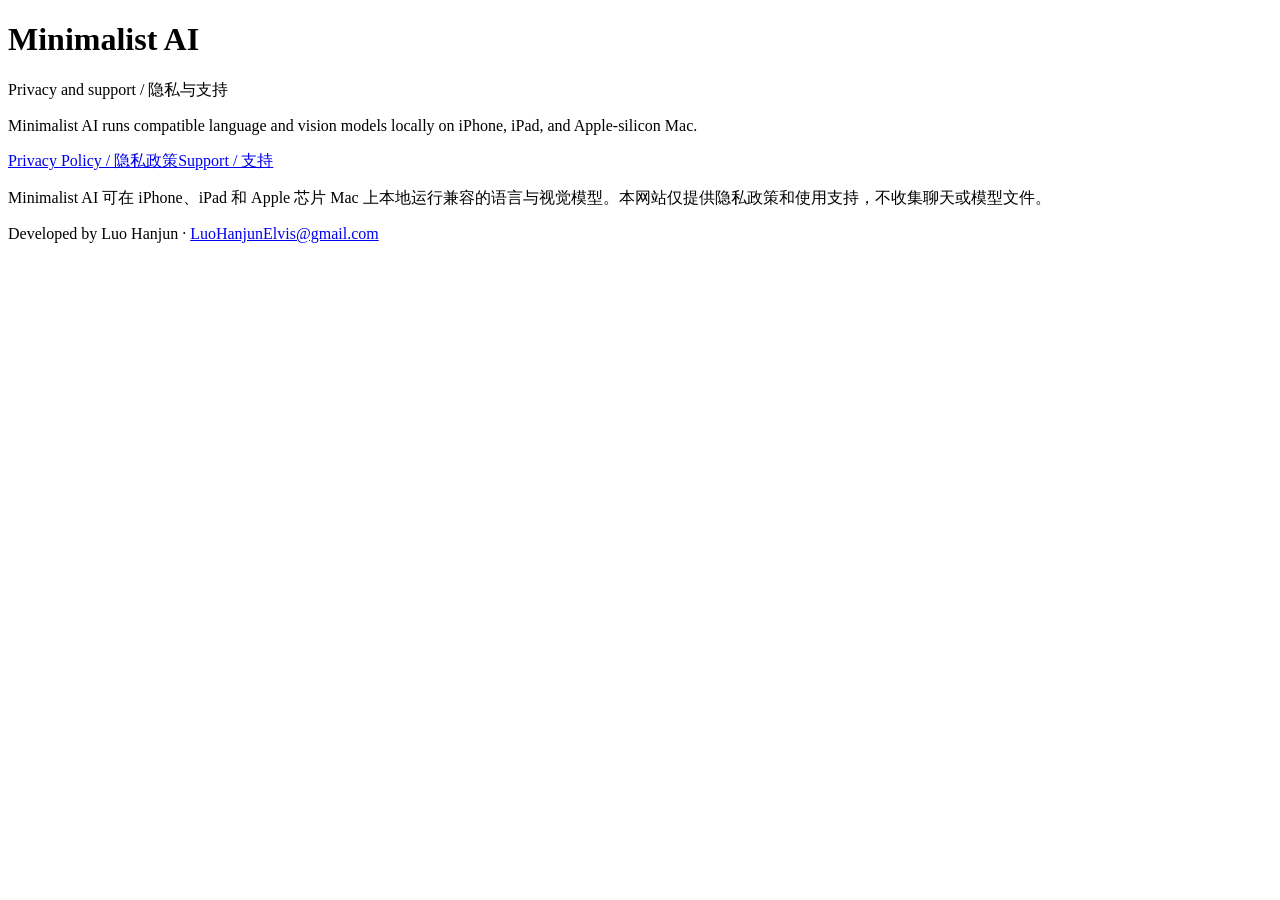
==== index.html @ bb9c91a7 "Publish Minimalist AI public support and privacy page: index.html" ====
<!doctype html>
<html lang="en">
<head>
  <meta charset="utf-8">
  <meta name="viewport" content="width=device-width, initial-scale=1">
  <title>Minimalist AI</title>
  <meta name="description" content="Official privacy policy and support information for Minimalist AI, a local AI app for iPhone, iPad and Mac.">
  <link rel="stylesheet" href="site.css">
</head>
<body>
  <h1>Minimalist AI</h1>
  <p class="muted">Privacy and support / 隐私与支持</p>
  <p>Minimalist AI runs compatible language and vision models locally on iPhone, iPad, and Apple-silicon Mac.</p>
  <nav aria-label="Information"><a href="privacy.html">Privacy Policy / 隐私政策</a><a href="support.html">Support / 支持</a></nav>
  <p lang="zh-Hans">Minimalist AI 可在 iPhone、iPad 和 Apple 芯片 Mac 上本地运行兼容的语言与视觉模型。本网站仅提供隐私政策和使用支持，不收集聊天或模型文件。</p>
  <footer>Developed by Luo Hanjun · <a href="mailto:LuoHanjunElvis@gmail.com">LuoHanjunElvis@gmail.com</a></footer>
</body>
</html>
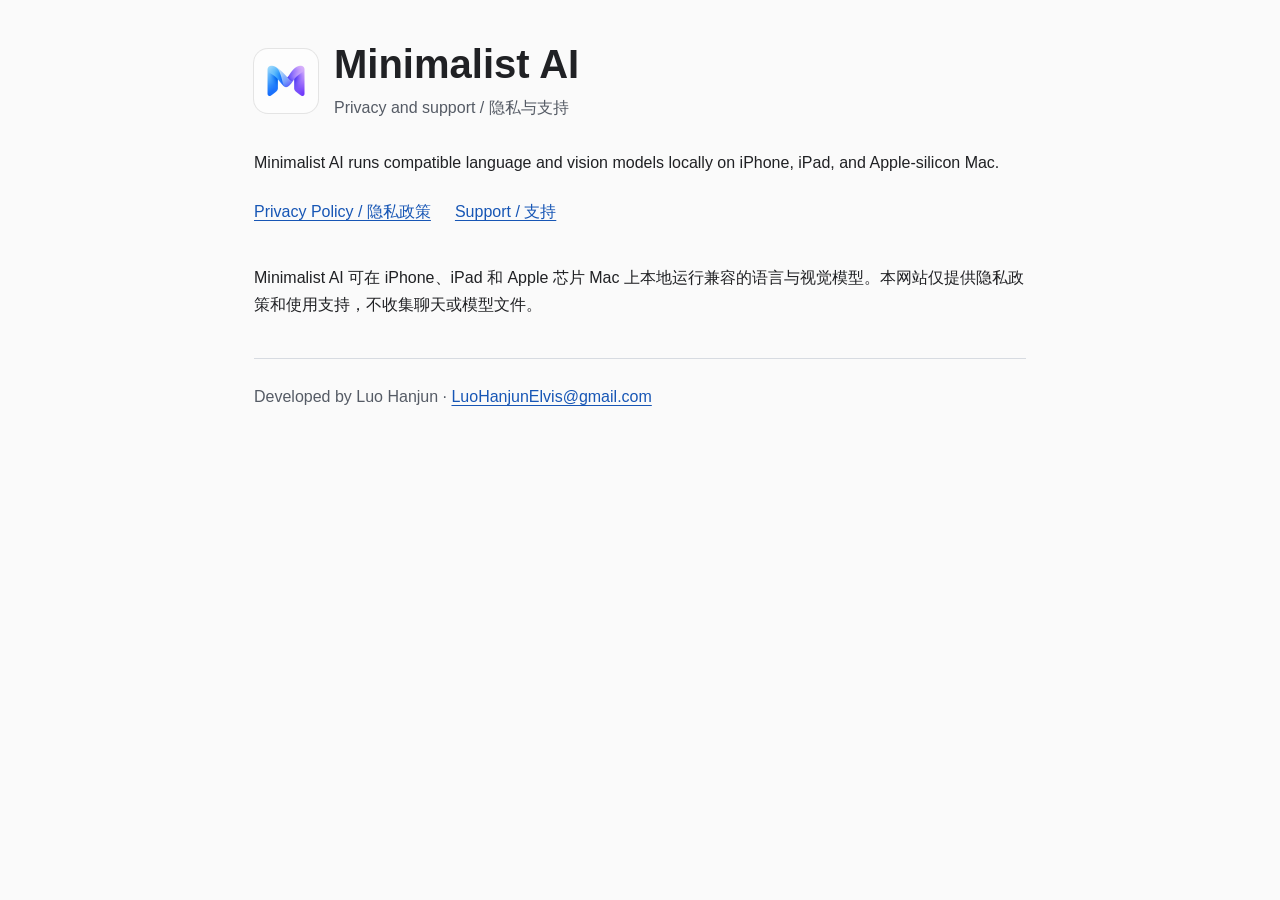
==== commit a5035c7f: "Add the existing app icon to privacy and support pages" ====
--- a/index.html
+++ b/index.html
@@ -5,11 +5,17 @@
   <meta name="viewport" content="width=device-width, initial-scale=1">
   <title>Minimalist AI</title>
   <meta name="description" content="Official privacy policy and support information for Minimalist AI, a local AI app for iPhone, iPad and Mac.">
+  <link rel="icon" type="image/png" sizes="1024x1024" href="app-icon.png">
   <link rel="stylesheet" href="site.css">
 </head>
 <body>
-  <h1>Minimalist AI</h1>
-  <p class="muted">Privacy and support / 隐私与支持</p>
+  <header class="home-header">
+    <img class="app-icon" src="app-icon.png" alt="" width="64" height="64">
+    <div>
+      <h1>Minimalist AI</h1>
+      <p class="muted">Privacy and support / 隐私与支持</p>
+    </div>
+  </header>
   <p>Minimalist AI runs compatible language and vision models locally on iPhone, iPad, and Apple-silicon Mac.</p>
   <nav aria-label="Information"><a href="privacy.html">Privacy Policy / 隐私政策</a><a href="support.html">Support / 支持</a></nav>
   <p lang="zh-Hans">Minimalist AI 可在 iPhone、iPad 和 Apple 芯片 Mac 上本地运行兼容的语言与视觉模型。本网站仅提供隐私政策和使用支持，不收集聊天或模型文件。</p>
--- a/site.css
+++ b/site.css
@@ -0,0 +1,27 @@
+:root { color-scheme: light dark; font-family: -apple-system, BlinkMacSystemFont, "Segoe UI", sans-serif; background: #fafafa; color: #202124; }
+* { box-sizing: border-box; }
+body { margin: 0 auto; max-width: 820px; padding: 40px 24px 64px; line-height: 1.7; overflow-wrap: anywhere; }
+h1 { font-size: clamp(1.8rem, 5vw, 2.5rem); line-height: 1.2; }
+h2 { margin-top: 2rem; line-height: 1.35; }
+a { color: #1756b5; text-underline-offset: .16em; }
+a:focus-visible { outline: 3px solid currentColor; outline-offset: 4px; border-radius: 2px; }
+nav { display: flex; flex-wrap: wrap; gap: 12px 24px; margin-bottom: 32px; }
+nav a { padding: 6px 0; }
+.home-header, .site-header, .brand { display: flex; align-items: center; gap: 16px; }
+.home-header { margin-bottom: 28px; }
+.home-header h1 { margin: 0; }
+.home-header p { margin: 6px 0 0; }
+.site-header { flex-wrap: wrap; justify-content: space-between; margin-bottom: 32px; }
+.site-header nav { margin-bottom: 0; }
+.brand { color: inherit; font-weight: 650; text-decoration: none; white-space: nowrap; }
+.app-icon { display: block; flex: 0 0 auto; border-radius: 22%; background: #fff; box-shadow: 0 0 0 1px #2021241a; }
+.muted, footer { color: #555b65; }
+footer, .translation { margin-top: 40px; padding-top: 24px; border-top: 1px solid #d7dbe1; }
+li { margin: .4rem 0; }
+@media (prefers-color-scheme: dark) {
+  :root { background: #181a1d; color: #f0f2f5; }
+  a { color: #8fbdff; }
+  .muted, footer { color: #bdc4cf; }
+  .app-icon { box-shadow: 0 0 0 1px #ffffff33; }
+  footer, .translation { border-color: #454b55; }
+}
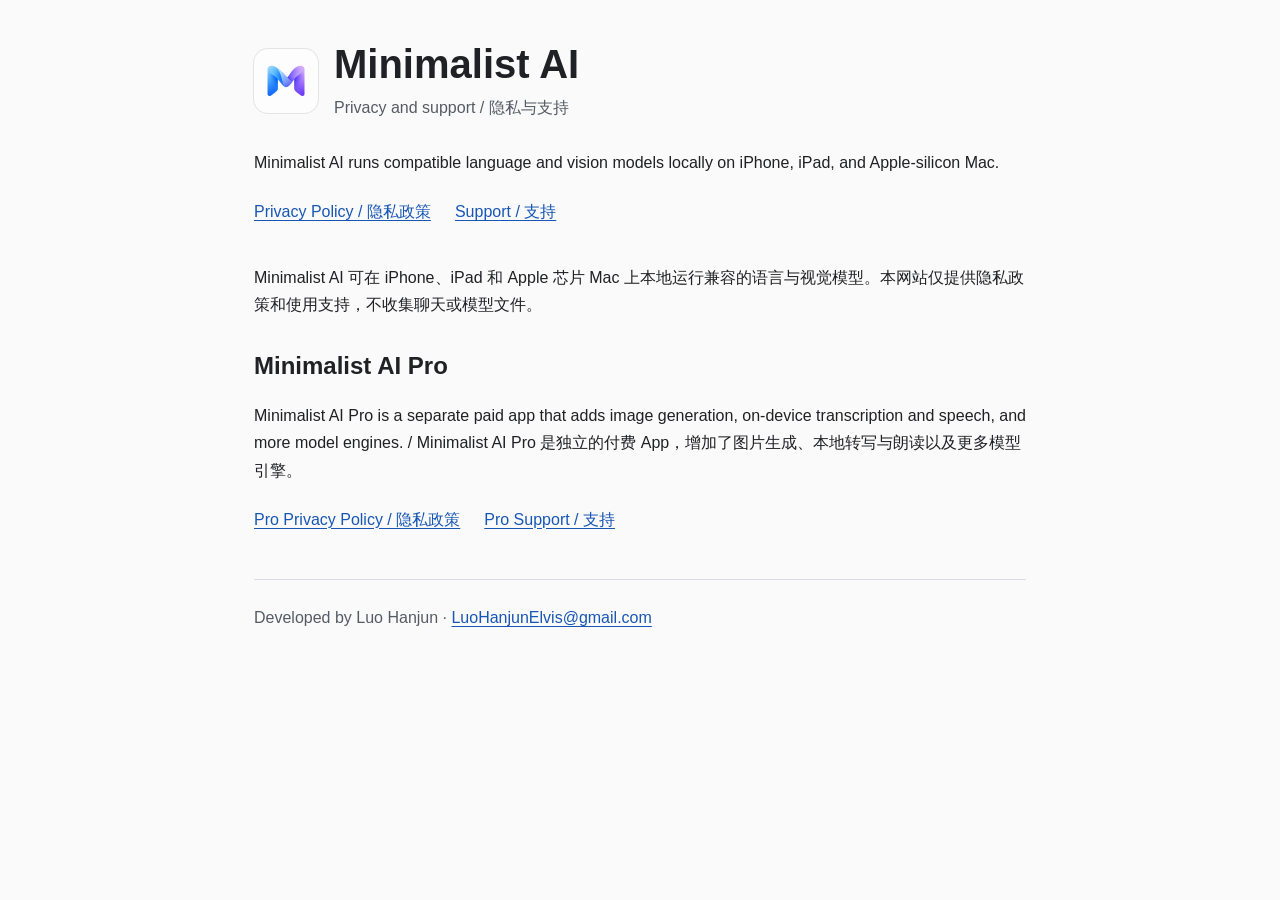
==== commit e297b53c: "Add Minimalist AI Pro privacy policy and support pages Bilingual pages for the separate paid Pro app" ====
--- a/index.html
+++ b/index.html
@@ -19,6 +19,9 @@
   <p>Minimalist AI runs compatible language and vision models locally on iPhone, iPad, and Apple-silicon Mac.</p>
   <nav aria-label="Information"><a href="privacy.html">Privacy Policy / 隐私政策</a><a href="support.html">Support / 支持</a></nav>
   <p lang="zh-Hans">Minimalist AI 可在 iPhone、iPad 和 Apple 芯片 Mac 上本地运行兼容的语言与视觉模型。本网站仅提供隐私政策和使用支持，不收集聊天或模型文件。</p>
+  <h2>Minimalist AI Pro</h2>
+  <p>Minimalist AI Pro is a separate paid app that adds image generation, on-device transcription and speech, and more model engines. / Minimalist AI Pro 是独立的付费 App，增加了图片生成、本地转写与朗读以及更多模型引擎。</p>
+  <nav aria-label="Minimalist AI Pro"><a href="pro-privacy.html">Pro Privacy Policy / 隐私政策</a><a href="pro-support.html">Pro Support / 支持</a></nav>
   <footer>Developed by Luo Hanjun · <a href="mailto:LuoHanjunElvis@gmail.com">LuoHanjunElvis@gmail.com</a></footer>
 </body>
 </html>
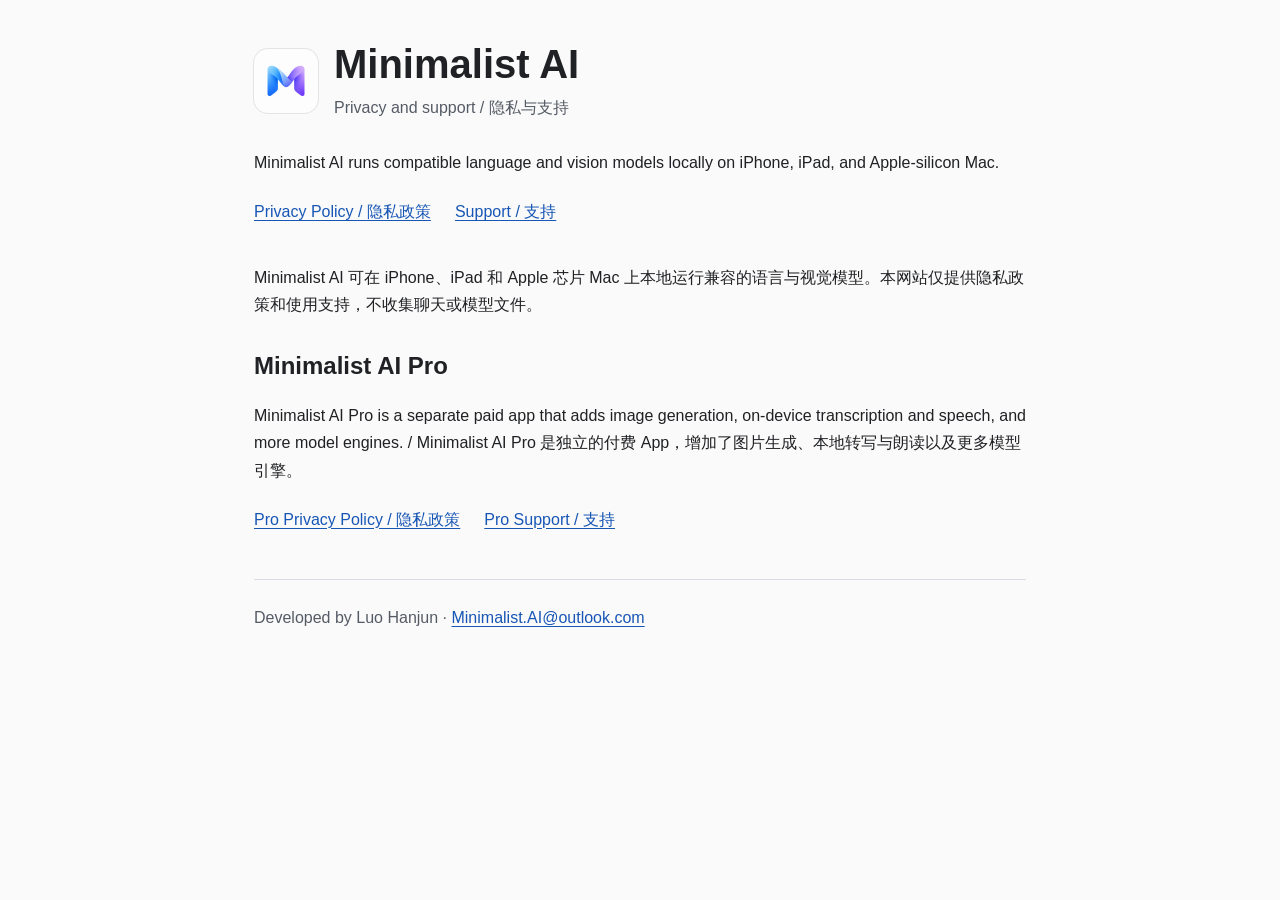
==== commit 84af0137: "Use the official Minimalist.AI@outlook.com contact; document the China download mirror and optional " ====
--- a/index.html
+++ b/index.html
@@ -22,6 +22,6 @@
   <h2>Minimalist AI Pro</h2>
   <p>Minimalist AI Pro is a separate paid app that adds image generation, on-device transcription and speech, and more model engines. / Minimalist AI Pro 是独立的付费 App，增加了图片生成、本地转写与朗读以及更多模型引擎。</p>
   <nav aria-label="Minimalist AI Pro"><a href="pro-privacy.html">Pro Privacy Policy / 隐私政策</a><a href="pro-support.html">Pro Support / 支持</a></nav>
-  <footer>Developed by Luo Hanjun · <a href="mailto:LuoHanjunElvis@gmail.com">LuoHanjunElvis@gmail.com</a></footer>
+  <footer>Developed by Luo Hanjun · <a href="mailto:Minimalist.AI@outlook.com">Minimalist.AI@outlook.com</a></footer>
 </body>
 </html>
